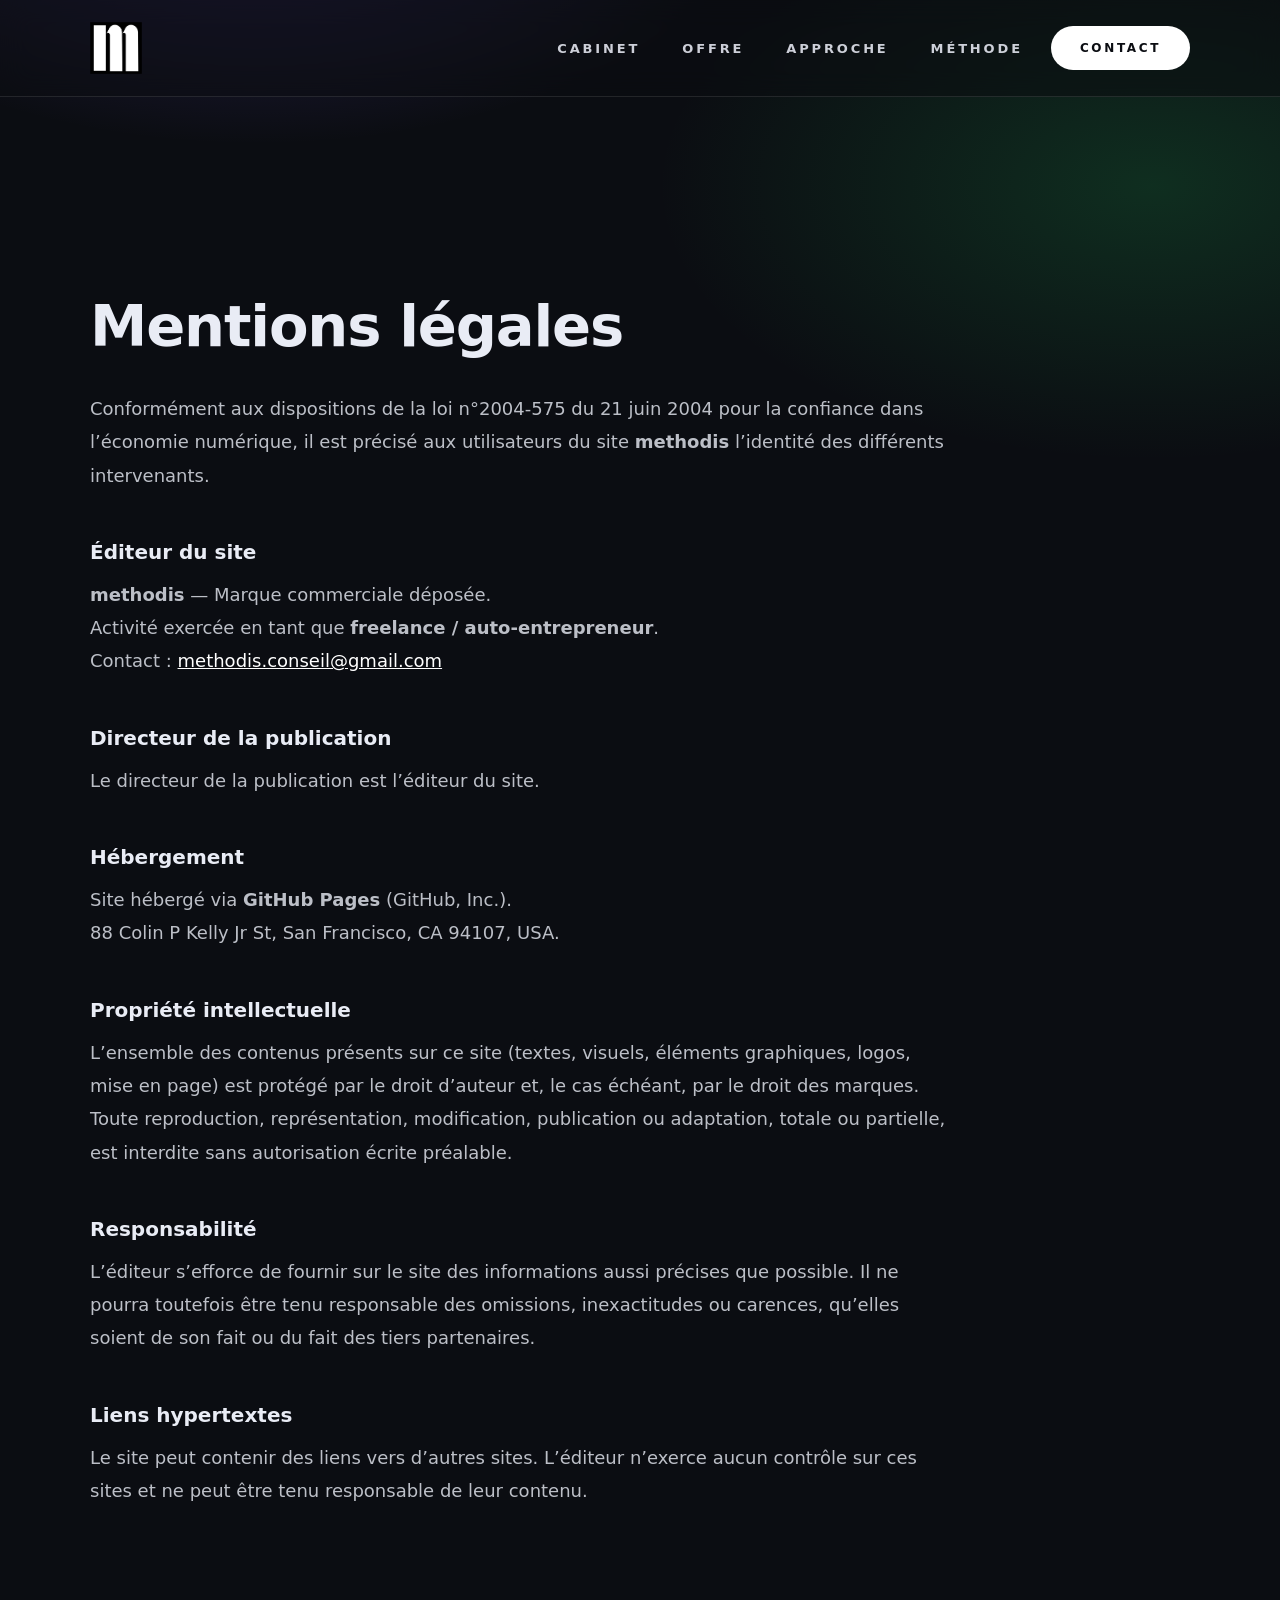
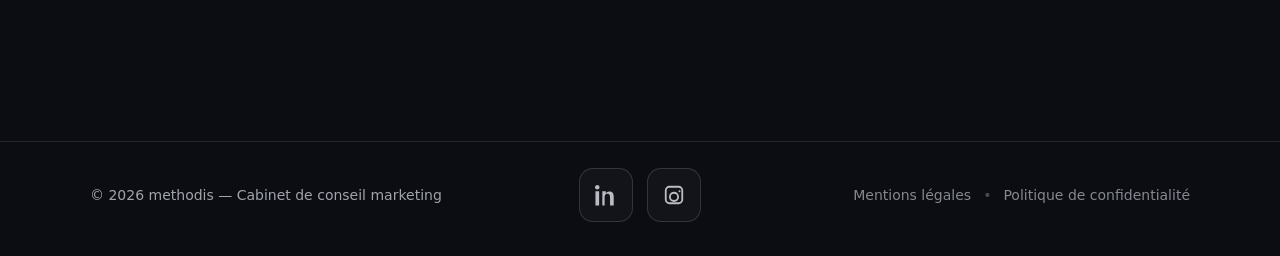
==== mentionslegales.html @ 757b6116 "Create mentionslegales.html" ====
<!doctype html>
<html lang="fr">
  <head>
    <meta charset="UTF-8" />
    <meta name="viewport" content="width=device-width, initial-scale=1.0" />
    <title>Mentions légales — methodis</title>
    <meta name="description" content="Mentions légales du site methodis." />
    <link rel="stylesheet" href="styles.css" />
  </head>

  <body>
    <!-- Header (même style que l’accueil) -->
    <header class="topbar">
      <div class="wrap topbar__inner">
        <a class="brand" href="index.html#top" aria-label="Retour à l'accueil">
          <!-- Ton logo (image) -->
          <img
            class="brand__logo"
            src="assets/logo_methodis_white.png"
            alt="methodis"
          />
        </a>

        <div class="topbar__right">
          <nav class="nav" aria-label="Navigation principale">
            <a class="nav__link" href="index.html#cabinet">Cabinet</a>
            <a class="nav__link" href="index.html#offre">Offre</a>
            <a class="nav__link" href="index.html#approche">Approche</a>
            <a class="nav__link" href="index.html#methode">Méthode</a>
          </nav>

          <a class="btn btn--contact" href="index.html#contact">Contact</a>
        </div>
      </div>
      <div class="topbar__divider"></div>
    </header>

    <main id="top">
      <section class="section">
        <div class="wrap legal">
          <h1 class="h2">Mentions légales</h1>

          <p class="p">
            Conformément aux dispositions de la loi n°2004-575 du 21 juin 2004 pour
            la confiance dans l’économie numérique, il est précisé aux utilisateurs
            du site <strong>methodis</strong> l’identité des différents intervenants.
          </p>

          <h2 class="legal__h3">Éditeur du site</h2>
          <p class="p">
            <strong>methodis</strong> — Marque commerciale déposée.<br />
            Activité exercée en tant que <strong>freelance / auto-entrepreneur</strong>.<br />
            Contact : <a class="legal__link" href="mailto:methodis.conseil@gmail.com">methodis.conseil@gmail.com</a>
          </p>

          <h2 class="legal__h3">Directeur de la publication</h2>
          <p class="p">
            Le directeur de la publication est l’éditeur du site.
          </p>

          <h2 class="legal__h3">Hébergement</h2>
          <p class="p">
            Site hébergé via <strong>GitHub Pages</strong> (GitHub, Inc.).<br />
            88 Colin P Kelly Jr St, San Francisco, CA 94107, USA.
          </p>

          <h2 class="legal__h3">Propriété intellectuelle</h2>
          <p class="p">
            L’ensemble des contenus présents sur ce site (textes, visuels, éléments
            graphiques, logos, mise en page) est protégé par le droit d’auteur et,
            le cas échéant, par le droit des marques. Toute reproduction,
            représentation, modification, publication ou adaptation, totale ou
            partielle, est interdite sans autorisation écrite préalable.
          </p>

          <h2 class="legal__h3">Responsabilité</h2>
          <p class="p">
            L’éditeur s’efforce de fournir sur le site des informations aussi
            précises que possible. Il ne pourra toutefois être tenu responsable
            des omissions, inexactitudes ou carences, qu’elles soient de son fait
            ou du fait des tiers partenaires.
          </p>

          <h2 class="legal__h3">Liens hypertextes</h2>
          <p class="p">
            Le site peut contenir des liens vers d’autres sites. L’éditeur n’exerce
            aucun contrôle sur ces sites et ne peut être tenu responsable de leur
            contenu.
          </p>
        </div>
      </section>

      <!-- Footer identique -->
      <footer class="footer">
        <div class="wrap footer__inner">
          <div class="footer__left">
            <div class="footer__line">© 2026 methodis — Cabinet de conseil marketing</div>
          </div>

          <div class="social" aria-label="Réseaux sociaux">
            <a class="social__btn" href="#" aria-label="LinkedIn">
              <svg viewBox="0 0 24 24" aria-hidden="true">
                <path
                  fill="currentColor"
                  d="M4.98 3.5C4.98 4.88 3.87 6 2.5 6S0 4.88 0 3.5 1.12 1 2.5 1 4.98 2.12 4.98 3.5ZM.5 23.5h4V7.98h-4V23.5ZM8 7.98h3.83v2.12h.05c.53-1 1.83-2.05 3.77-2.05 4.03 0 4.77 2.65 4.77 6.09v9.36h-4v-8.3c0-1.98-.04-4.53-2.76-4.53-2.76 0-3.18 2.16-3.18 4.39v8.44H8V7.98Z"
                />
              </svg>
            </a>

            <a class="social__btn" href="#" aria-label="Instagram">
              <svg viewBox="0 0 24 24" aria-hidden="true">
                <path
                  fill="currentColor"
                  d="M7 2h10a5 5 0 0 1 5 5v10a5 5 0 0 1-5 5H7a5 5 0 0 1-5-5V7a5 5 0 0 1 5-5Zm10 2H7a3 3 0 0 0-3 3v10a3 3 0 0 0 3 3h10a3 3 0 0 0 3-3V7a3 3 0 0 0-3-3Zm-5 4.5A5.5 5.5 0 1 1 6.5 14 5.5 5.5 0 0 1 12 8.5Zm0 2A3.5 3.5 0 1 0 15.5 14 3.5 3.5 0 0 0 12 10.5ZM18 6.7a1.1 1.1 0 1 1-1.1 1.1A1.1 1.1 0 0 1 18 6.7Z"
                />
              </svg>
            </a>
          </div>

          <div class="footer__right">
            <a href="mentions-legales.html" class="footer__link">Mentions légales</a>
            <span class="footer__dot">•</span>
            <a href="politique-confidentialite.html" class="footer__link">Politique de confidentialité</a>
          </div>
        </div>
      </footer>
    </main>
  </body>
</html>
---- styles.css ----
:root{
  --bg:#0b0d12;
  --text:#e9ecf5;
  --muted:#a7b0c3;
  --line:rgba(255,255,255,.10);
  --shadow:0 20px 60px rgba(0,0,0,.45);
  --radius:22px;
  --max:1100px;
}

*{ box-sizing:border-box; }
html{ scroll-behavior:smooth; }

body{
  margin:0;
  font-family: ui-sans-serif, system-ui, -apple-system, Segoe UI, Roboto, Arial, "Apple Color Emoji","Segoe UI Emoji";
  background:
    radial-gradient(1000px 600px at 20% -10%, rgba(124,92,255,.35), transparent 55%),
    radial-gradient(900px 500px at 90% 10%, rgba(34,197,94,.18), transparent 55%),
    var(--bg);
  color:var(--text);
}

/* Helpers */
.wrap{
  width:min(var(--max), calc(100% - 112px));
  margin-inline:auto;
}
@media (max-width: 900px){
  .wrap{ width:min(var(--max), calc(100% - 48px)); }
}

/* TOP BAR */
.topbar{
  position:sticky;
  top:0;
  z-index:50;
  background: rgba(11,13,18,.55);
  backdrop-filter: blur(14px);
}
.topbar__inner{
  height:96px;
  display:flex;
  align-items:center;
  justify-content:space-between;
}
.brand{
  display:flex;
  align-items:center;
  text-decoration:none;
  color:#fff;
}
.brand__logo{
  height: 52px;
  width: auto;
  display: block;
}
.topbar__right{
  display:flex;
  align-items:center;
  gap:28px;
}
.nav{
  display:flex;
  align-items:center;
  gap:42px;
}
.nav__link{
  text-decoration:none;
  color:rgba(233,236,245,.88);
  text-transform:uppercase;
  letter-spacing:.22em;
  font-weight:650;
  font-size:13px;
  padding:10px 0;
}
.nav__link:hover{ color:rgba(255,255,255,.98); }

.btn{
  display:inline-flex;
  align-items:center;
  justify-content:center;
  text-decoration:none;
  text-transform:uppercase;
  letter-spacing:.22em;
  font-weight:700;
  font-size:12px;
  padding:14px 26px;
  border-radius:999px;
  border:1px solid rgba(255,255,255,.14);
  color:var(--text);
  background:transparent;
}
.btn--contact{
  background:#fff;
  color:#0b0d12;
  border-color:transparent;
  padding:14px 28px;
}
.btn--primary{
  background:#fff;
  color:#0b0d12;
  border-color:transparent;
  padding:18px 44px;
  font-size:12px;
}

.topbar__divider{
  height:1px;
  background:var(--line);
}

/* HERO */
.hero{ padding:92px 0 38px; }
.hero__inner{ text-align:center; padding-top:22px; }

.hero__kicker{
  margin-bottom:45px;
  text-transform:uppercase;
  letter-spacing:.22em;
  font-weight:750;
  color:rgba(233,236,245,.88);
  font-size:20px;   /* ← PLUS PETIT, visible immédiatement */
  white-space:nowrap;
}

.hero__title{
  margin:0;
  font-weight:800;
  line-height:1.02;
  letter-spacing:-.02em;
  font-size:clamp(42px, 5.2vw, 66px);
}

/* ✅ underline EXACTEMENT largeur du texte */
.hero__welcome{
  margin-top:45px;
  display:inline-flex;
  flex-direction:column;
  align-items:center;
  gap:10px;
  width:fit-content;
  margin-left:auto;
  margin-right:auto;
}
.hero__welcomeText{
  display:inline-block;
  font-size:clamp(18px, 2.1vw, 34px);
  color:rgba(233,236,245,.92);
}
.hero__welcomeText strong{ color:#fff; font-weight:850; }
.hero__underline{
  height:2px;
  width:100%;
  background:rgba(255,255,255,.78);
  border-radius:99px;
  display:block;
  margin-top:1px;
}

/* Pills */
.pillRow{
  margin-top:85px;
  display:flex;
  justify-content:center;
  gap:18px;
  flex-wrap:wrap;
}
.pill{
  padding:12px 22px;
  border-radius:999px;
  border:1px solid rgba(255,255,255,.14);
  background: rgba(255,255,255,.03);
  text-transform:uppercase;
  letter-spacing:.18em;
  font-weight:700;
  font-size:12px;
  color:rgba(233,236,245,.88);
}

/* SECTIONS */
.section{ padding:76px 0; }
.sectionDivider{
  height:1px;
  background:var(--line);
  margin-top:76px;
}

.h2{
  margin:0 0 18px;
  font-size:clamp(40px, 4.6vw, 64px);
  letter-spacing:-.02em;
  font-weight:850;
}
.sub{
  margin:0 0 28px;
  color:var(--muted);
  font-size:16px;
  line-height:1.7;
}
.lead{
  margin:0 0 22px;
  color:var(--muted);
  font-size:18px;
  line-height:1.75;
  max-width:62ch;
}
.p{
  margin:0 0 18px;
  color:rgba(233,236,245,.82);
  font-size:18px;
  line-height:1.85;
  max-width:70ch;
}
.p--strong{
  font-weight:650;
  color:rgba(233,236,245,.9);
}

/* CABINET layout */
.cabinet{
  display:grid;
  grid-template-columns: 1.1fr .9fr;
  gap:54px;
  align-items:start;
}
.cabinet__right{
  display:flex;
  justify-content:flex-start;
  margin-top:120px;   /* FAIT DESCENDRE picto + texte ensemble */
}

/* ✅ Picto plus gros, plus bas, et texte aligné “à la hauteur du picto” */
.cabinetAside{
  display:flex;
  gap:26px;
  align-items:center;     /* texte calé sur la hauteur du picto */
  margin-top:10px;
}
.cabinetAside__icon{
  flex:0 0 auto;
  margin-top:0;   /* OBLIGATOIRE */
}
.cabinetAside__icon img{
  width:120px;   /* plus grand, mais maîtrisé */
  height:auto;
  opacity:.9;
  display:block;
}
.cabinetAside__text{
  margin:0;
  color:rgba(233,236,245,.78);
  font-size:19px;
  line-height:1.85;
  max-width:42ch;
}

@media (max-width: 980px){
  .cabinet{ grid-template-columns: 1fr; }
  .cabinetAside{ margin-top:0; }
  .cabinetAside__icon{ margin-top:0; }
}

/* GRIDS */
.grid{ display:grid; gap:22px; }
.grid--2{ grid-template-columns:repeat(2, 1fr); }
.grid--3{ grid-template-columns:repeat(3, 1fr); }
.grid--4{ grid-template-columns:repeat(4, 1fr); }

@media (max-width: 980px){
  .grid--2{ grid-template-columns:1fr; }
  .grid--3{ grid-template-columns:1fr; }
  .grid--4{ grid-template-columns:1fr; }
}

/* OFFRE cards */
.card{
  background: rgba(255,255,255,.03);
  border:1px solid rgba(255,255,255,.10);
  border-radius:var(--radius);
  padding:28px 30px;
  box-shadow: var(--shadow);
}
.card__title{
  margin:0 0 14px;
  text-transform:uppercase;
  letter-spacing:.16em;
  font-weight:800;
  font-size:16px;
  line-height:1.25;
}
.card__text{
  margin:0;
  color:rgba(233,236,245,.75);
  font-size:18px;
  line-height:1.85;
}

/* APPROCHE bar cards */
.barCard{
  background: rgba(255,255,255,.03);
  border:1px solid rgba(255,255,255,.10);
  border-radius:18px;
  padding:20px 22px;
}
.barCard__title{
  margin:0 0 10px;
  font-weight:800;
  font-size:18px;
  color:#fff;
}
.barCard__text{
  margin:0;
  color:rgba(233,236,245,.76);
  font-size:16px;
  line-height:1.75;
}

/* METHOD steps */
.step{
  background: rgba(255,255,255,.03);
  border:1px solid rgba(255,255,255,.10);
  border-radius:var(--radius);
  padding:26px 26px 24px;
}
.step__num{
  font-weight:900;
  font-size:56px;
  letter-spacing:-.02em;
}
.step__title{
  margin:10px 0 10px;
  text-transform:uppercase;
  letter-spacing:.18em;
  font-weight:850;
  font-size:14px;
}
.step__text{
  margin:0;
  color:rgba(233,236,245,.72);
  font-size:18px;
  line-height:1.7;
}

/* CONTACT */
.contact{
  padding-top:64px;
  padding-bottom:160px;
}
.contact__inner{
  display:grid;
  grid-template-columns: 1fr auto;
  align-items:center;
  gap:40px;
}
@media (max-width: 980px){
  .contact__inner{ grid-template-columns:1fr; }
  .contact__cta{ justify-self:start; }
}

/* FOOTER */
.footer{
  border-top:1px solid var(--line);
  padding:26px 0 34px;
}

.footer__inner{
  display:flex;
  align-items:center;
  justify-content:space-between; /* gauche / centre / droite bien répartis */
  gap:24px;
}

/* gauche */
.footer__left{
  flex:1;
  display:flex;
  align-items:center;
  justify-content:flex-start;
}
.footer__line{
  color:rgba(233,236,245,.68);
  font-size:14px;
  white-space:nowrap;
}

/* centre */
.social{
  flex:0;
  display:flex;
  align-items:center;
  justify-content:center;
  gap:14px;
}

/* droite */
.footer__right{
  flex:1;
  display:flex;
  align-items:center;
  justify-content:flex-end;
  gap:12px;
  color:rgba(233,236,245,.55);
  font-size:14px;
  white-space:nowrap;
}

.footer__link{
  color:rgba(233,236,245,.55);
  text-decoration:none;
}
.footer__link:hover{ color:rgba(233,236,245,.8); }
.footer__dot{ opacity:.5; }

.social__btn{
  width:54px;
  height:54px;
  border-radius:14px;
  border:1px solid rgba(255,255,255,.14);
  background: rgba(255,255,255,.03);
  display:flex;
  align-items:center;
  justify-content:center;
  color:rgba(233,236,245,.78);
  text-decoration:none;
}
.social__btn svg{
  width:22px;
  height:22px;
  display:block;
}

/* mobile */
@media (max-width: 980px){
  .footer__inner{
    flex-direction:column;
    align-items:flex-start;
    gap:18px;
  }
  .footer__left,
  .footer__right{
    justify-content:flex-start;
    white-space:normal;
  }
}

/* Offset propre pour les ancres (menu sticky) */
section[id] {
  scroll-margin-top: 100px;
}
/* Supprimer toutes les lignes entre sections */
.sectionDivider{
  display:none;
}
/* ============================
   MENTIONS LÉGALES
   ============================ */

.legal{
  padding: 120px 0 140px;
}

.legal h1{
  font-size: clamp(40px, 4.5vw, 64px);
  font-weight: 850;
  margin-bottom: 32px;
}

.legal h2{
  font-size: 20px;
  font-weight: 750;
  margin: 48px 0 14px;
}

.legal p{
  font-size: 18px;
  line-height: 1.85;
  color: rgba(233,236,245,.8);
  max-width: 75ch;
}

.legal a{
  color: #fff;
  text-decoration: underline;
}
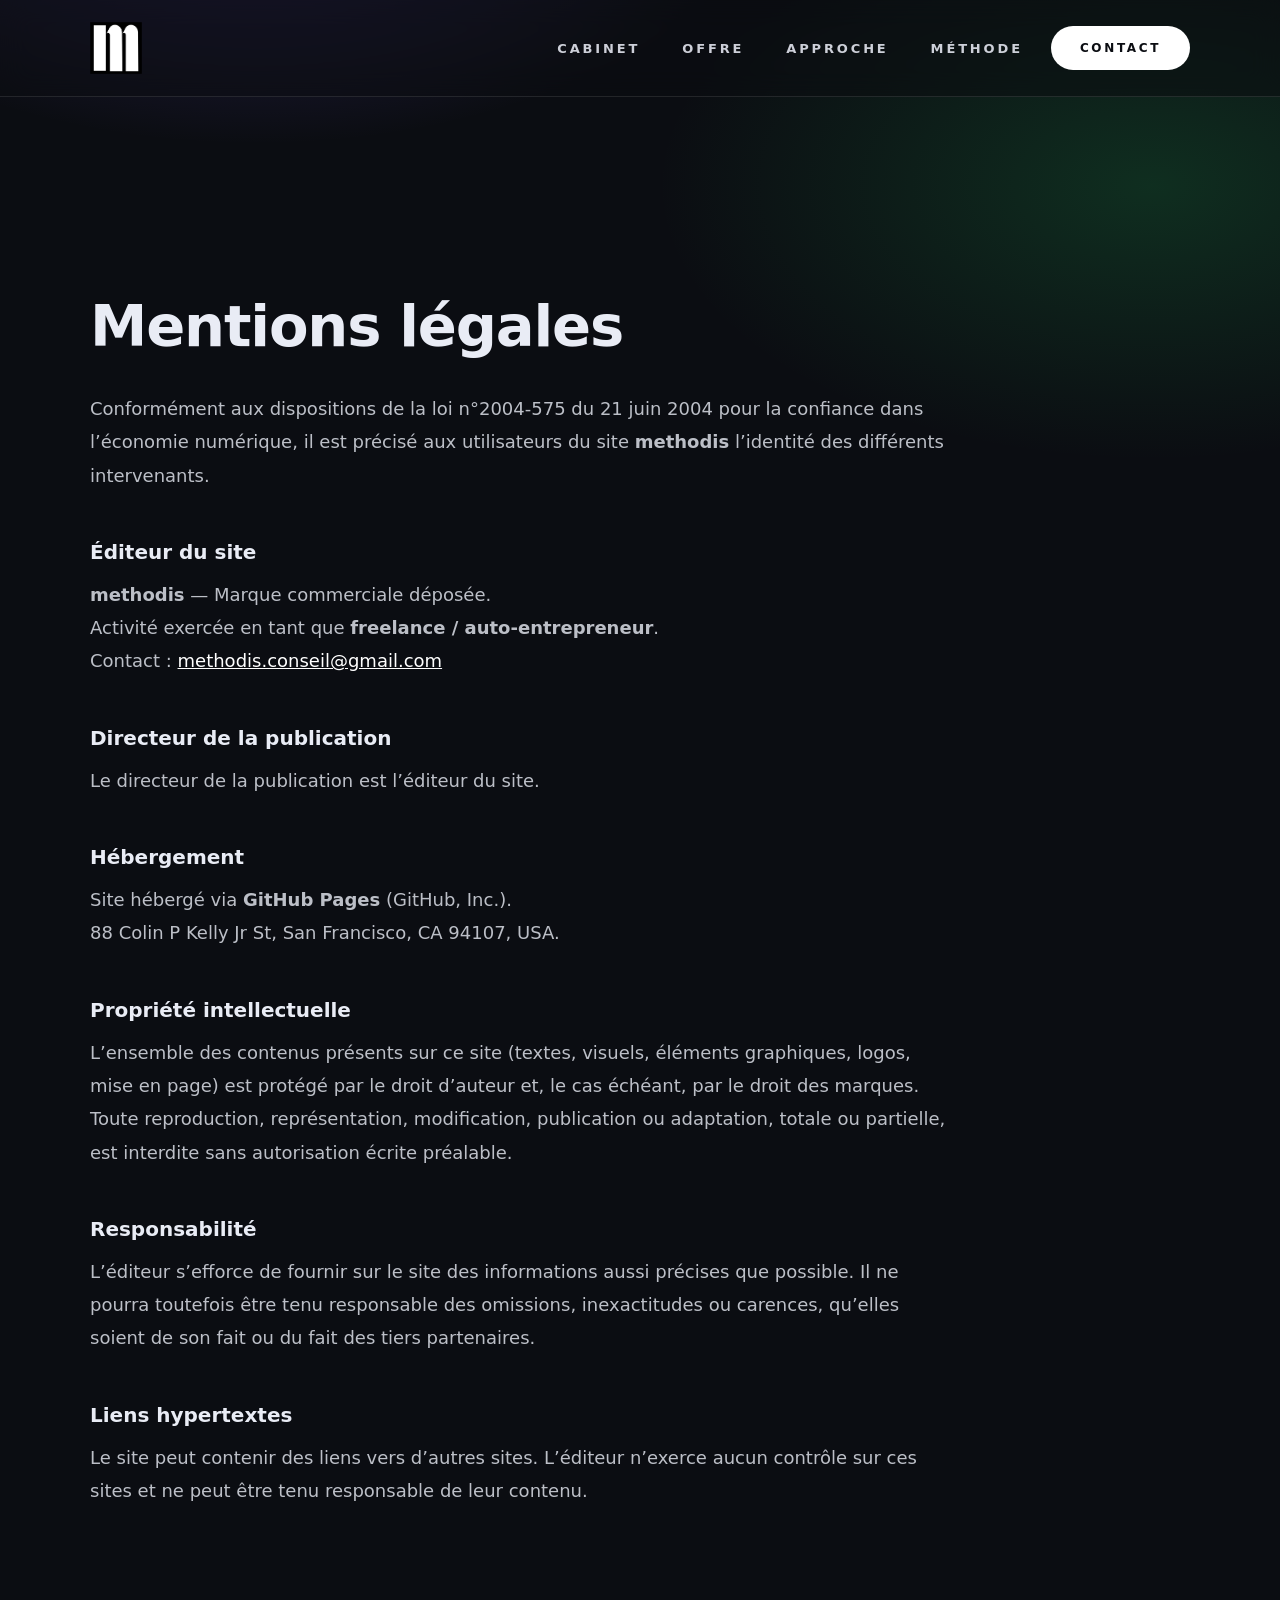
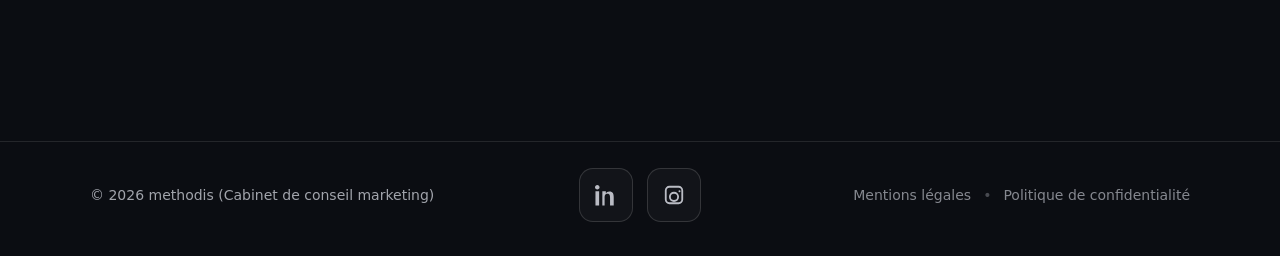
==== commit 796cbe86: "Update mentionslegales.html" ====
--- a/mentionslegales.html
+++ b/mentionslegales.html
@@ -94,7 +94,7 @@
       <footer class="footer">
         <div class="wrap footer__inner">
           <div class="footer__left">
-            <div class="footer__line">© 2026 methodis — Cabinet de conseil marketing</div>
+            <div class="footer__line">© 2026 methodis (Cabinet de conseil marketing)</div>
           </div>
 
           <div class="social" aria-label="Réseaux sociaux">
@@ -118,10 +118,12 @@
           </div>
 
           <div class="footer__right">
-            <a href="mentions-legales.html" class="footer__link">Mentions légales</a>
-            <span class="footer__dot">•</span>
-            <a href="politique-confidentialite.html" class="footer__link">Politique de confidentialité</a>
-          </div>
+  <a href="/methodis/mentionslegales.html" class="footer__link">Mentions légales</a>
+  <span class="footer__dot">•</span>
+  <a href="/methodis/politiqueconfidentialite.html" class="footer__link">
+    Politique de confidentialité
+  </a>
+</div>
         </div>
       </footer>
     </main>
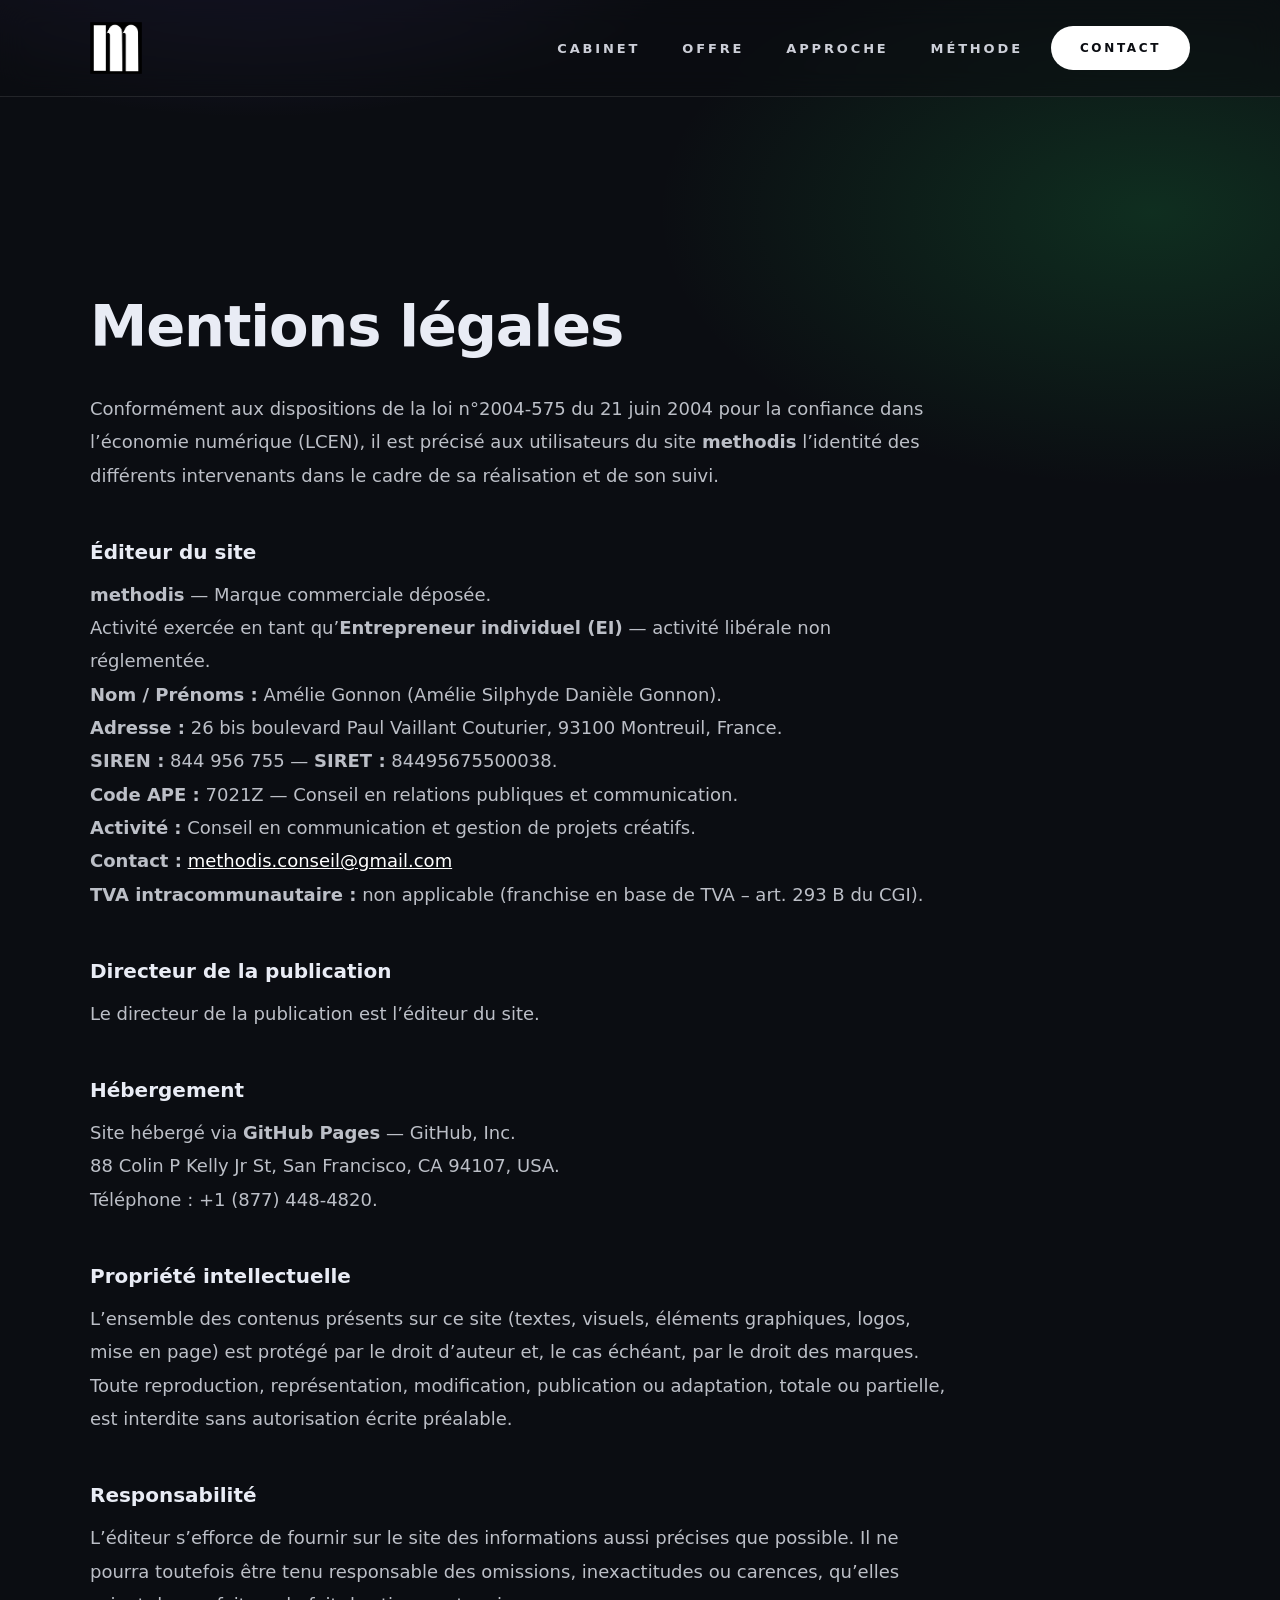
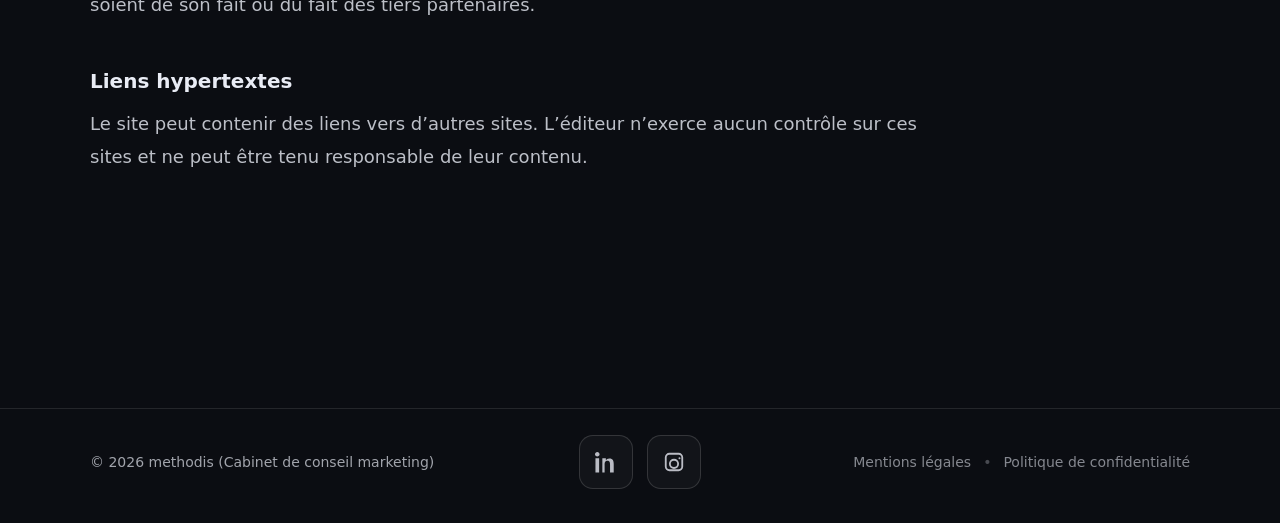
==== commit a75989ca: "Update mentionslegales.html" ====
--- a/mentionslegales.html
+++ b/mentionslegales.html
@@ -13,7 +13,6 @@
     <header class="topbar">
       <div class="wrap topbar__inner">
         <a class="brand" href="index.html#top" aria-label="Retour à l'accueil">
-          <!-- Ton logo (image) -->
           <img
             class="brand__logo"
             src="assets/logo_methodis_white.png"
@@ -41,16 +40,24 @@
           <h1 class="h2">Mentions légales</h1>
 
           <p class="p">
-            Conformément aux dispositions de la loi n°2004-575 du 21 juin 2004 pour
-            la confiance dans l’économie numérique, il est précisé aux utilisateurs
-            du site <strong>methodis</strong> l’identité des différents intervenants.
+            Conformément aux dispositions de la loi n°2004-575 du 21 juin 2004 pour la
+            confiance dans l’économie numérique (LCEN), il est précisé aux utilisateurs
+            du site <strong>methodis</strong> l’identité des différents intervenants
+            dans le cadre de sa réalisation et de son suivi.
           </p>
 
           <h2 class="legal__h3">Éditeur du site</h2>
           <p class="p">
             <strong>methodis</strong> — Marque commerciale déposée.<br />
-            Activité exercée en tant que <strong>freelance / auto-entrepreneur</strong>.<br />
-            Contact : <a class="legal__link" href="mailto:methodis.conseil@gmail.com">methodis.conseil@gmail.com</a>
+            Activité exercée en tant qu’<strong>Entrepreneur individuel (EI)</strong> — activité libérale non réglementée.<br />
+            <strong>Nom / Prénoms :</strong> Amélie Gonnon (Amélie Silphyde Danièle Gonnon).<br />
+            <strong>Adresse :</strong> 26 bis boulevard Paul Vaillant Couturier, 93100 Montreuil, France.<br />
+            <strong>SIREN :</strong> 844 956 755 — <strong>SIRET :</strong> 84495675500038.<br />
+            <strong>Code APE :</strong> 7021Z — Conseil en relations publiques et communication.<br />
+            <strong>Activité :</strong> Conseil en communication et gestion de projets créatifs.<br />
+            <strong>Contact :</strong>
+            <a class="legal__link" href="mailto:methodis.conseil@gmail.com">methodis.conseil@gmail.com</a><br />
+            <strong>TVA intracommunautaire :</strong> non applicable (franchise en base de TVA – art. 293 B du CGI).
           </p>
 
           <h2 class="legal__h3">Directeur de la publication</h2>
@@ -60,32 +67,30 @@
 
           <h2 class="legal__h3">Hébergement</h2>
           <p class="p">
-            Site hébergé via <strong>GitHub Pages</strong> (GitHub, Inc.).<br />
-            88 Colin P Kelly Jr St, San Francisco, CA 94107, USA.
+            Site hébergé via <strong>GitHub Pages</strong> — GitHub, Inc.<br />
+            88 Colin P Kelly Jr St, San Francisco, CA 94107, USA.<br />
+            Téléphone : +1 (877) 448-4820.
           </p>
 
           <h2 class="legal__h3">Propriété intellectuelle</h2>
           <p class="p">
-            L’ensemble des contenus présents sur ce site (textes, visuels, éléments
-            graphiques, logos, mise en page) est protégé par le droit d’auteur et,
-            le cas échéant, par le droit des marques. Toute reproduction,
-            représentation, modification, publication ou adaptation, totale ou
-            partielle, est interdite sans autorisation écrite préalable.
+            L’ensemble des contenus présents sur ce site (textes, visuels, éléments graphiques, logos,
+            mise en page) est protégé par le droit d’auteur et, le cas échéant, par le droit des marques.
+            Toute reproduction, représentation, modification, publication ou adaptation, totale ou partielle,
+            est interdite sans autorisation écrite préalable.
           </p>
 
           <h2 class="legal__h3">Responsabilité</h2>
           <p class="p">
-            L’éditeur s’efforce de fournir sur le site des informations aussi
-            précises que possible. Il ne pourra toutefois être tenu responsable
-            des omissions, inexactitudes ou carences, qu’elles soient de son fait
-            ou du fait des tiers partenaires.
+            L’éditeur s’efforce de fournir sur le site des informations aussi précises que possible.
+            Il ne pourra toutefois être tenu responsable des omissions, inexactitudes ou carences,
+            qu’elles soient de son fait ou du fait des tiers partenaires.
           </p>
 
           <h2 class="legal__h3">Liens hypertextes</h2>
           <p class="p">
-            Le site peut contenir des liens vers d’autres sites. L’éditeur n’exerce
-            aucun contrôle sur ces sites et ne peut être tenu responsable de leur
-            contenu.
+            Le site peut contenir des liens vers d’autres sites. L’éditeur n’exerce aucun contrôle
+            sur ces sites et ne peut être tenu responsable de leur contenu.
           </p>
         </div>
       </section>
@@ -118,12 +123,12 @@
           </div>
 
           <div class="footer__right">
-  <a href="/methodis/mentionslegales.html" class="footer__link">Mentions légales</a>
-  <span class="footer__dot">•</span>
-  <a href="/methodis/politiqueconfidentialite.html" class="footer__link">
-    Politique de confidentialité
-  </a>
-</div>
+            <a href="/methodis/mentionslegales.html" class="footer__link">Mentions légales</a>
+            <span class="footer__dot">•</span>
+            <a href="/methodis/politiqueconfidentialite.html" class="footer__link">
+              Politique de confidentialité
+            </a>
+          </div>
         </div>
       </footer>
     </main>
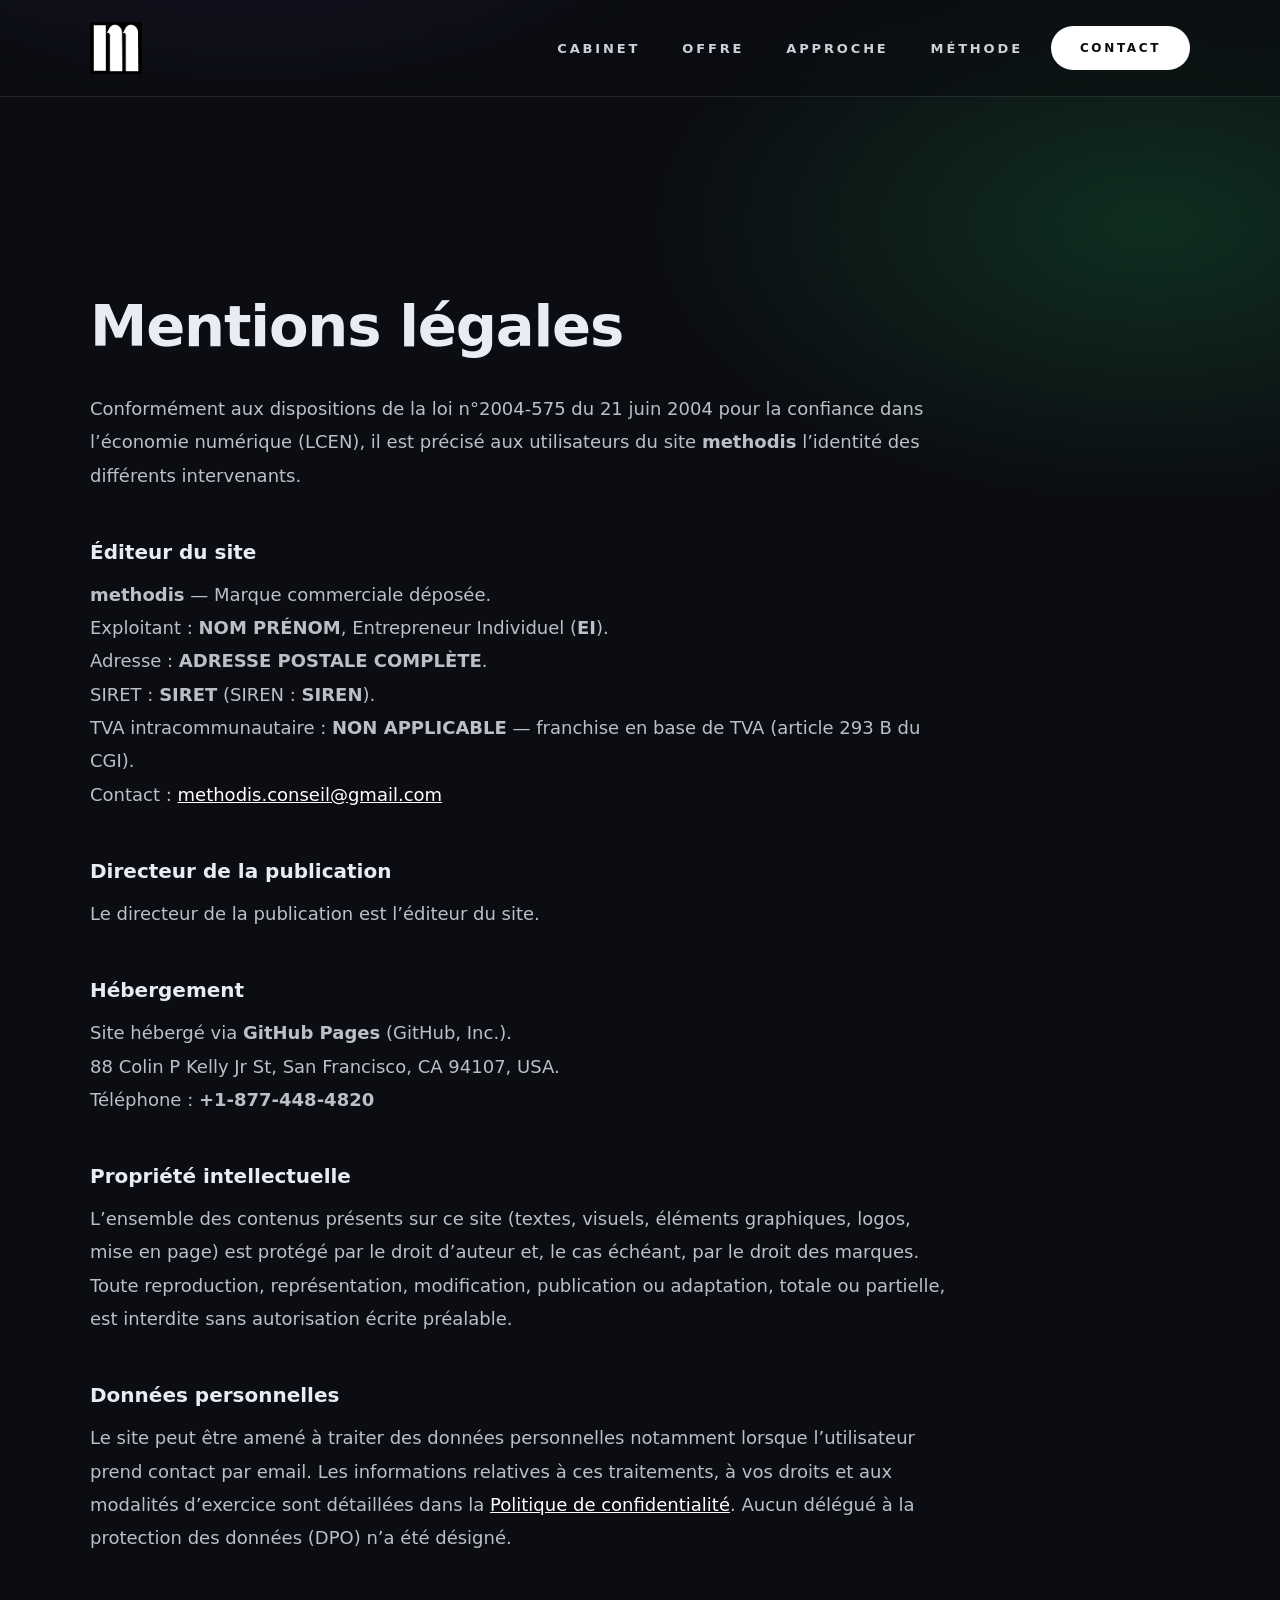
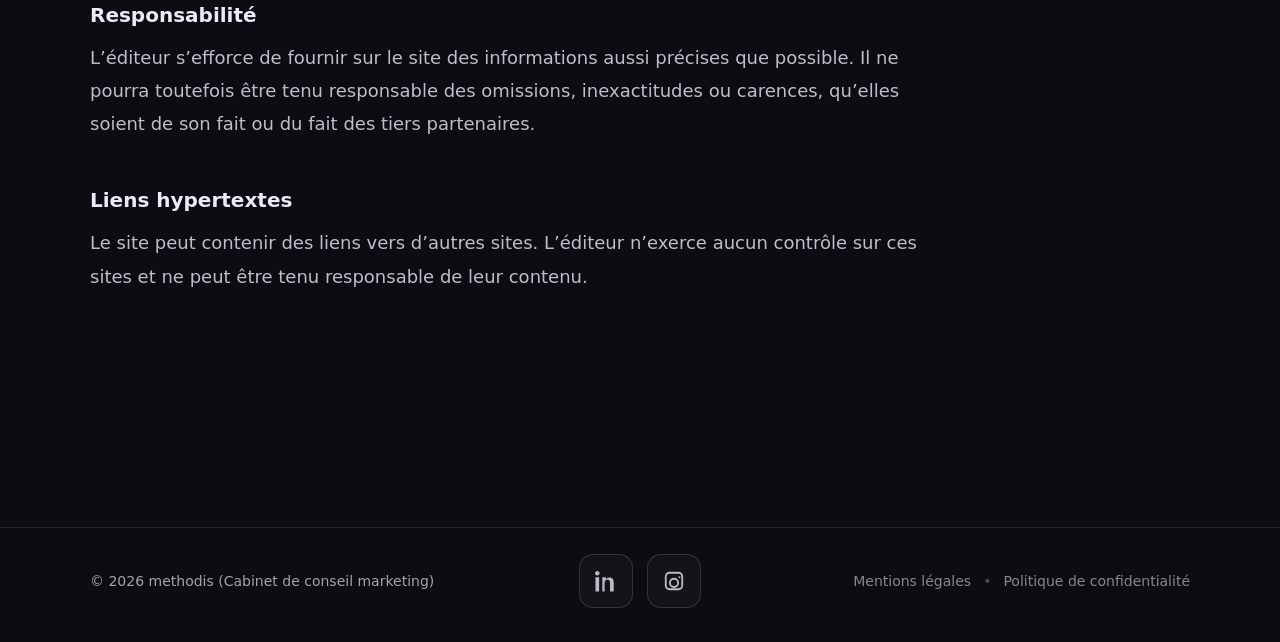
==== commit 90329412: "Update mentionslegales.html" ====
--- a/mentionslegales.html
+++ b/mentionslegales.html
@@ -40,24 +40,19 @@
           <h1 class="h2">Mentions légales</h1>
 
           <p class="p">
-            Conformément aux dispositions de la loi n°2004-575 du 21 juin 2004 pour la
-            confiance dans l’économie numérique (LCEN), il est précisé aux utilisateurs
-            du site <strong>methodis</strong> l’identité des différents intervenants
-            dans le cadre de sa réalisation et de son suivi.
+            Conformément aux dispositions de la loi n°2004-575 du 21 juin 2004 pour
+            la confiance dans l’économie numérique (LCEN), il est précisé aux utilisateurs
+            du site <strong>methodis</strong> l’identité des différents intervenants.
           </p>
 
           <h2 class="legal__h3">Éditeur du site</h2>
           <p class="p">
             <strong>methodis</strong> — Marque commerciale déposée.<br />
-            Activité exercée en tant qu’<strong>Entrepreneur individuel (EI)</strong> — activité libérale non réglementée.<br />
-            <strong>Nom / Prénoms :</strong> Amélie Gonnon (Amélie Silphyde Danièle Gonnon).<br />
-            <strong>Adresse :</strong> 26 bis boulevard Paul Vaillant Couturier, 93100 Montreuil, France.<br />
-            <strong>SIREN :</strong> 844 956 755 — <strong>SIRET :</strong> 84495675500038.<br />
-            <strong>Code APE :</strong> 7021Z — Conseil en relations publiques et communication.<br />
-            <strong>Activité :</strong> Conseil en communication et gestion de projets créatifs.<br />
-            <strong>Contact :</strong>
-            <a class="legal__link" href="mailto:methodis.conseil@gmail.com">methodis.conseil@gmail.com</a><br />
-            <strong>TVA intracommunautaire :</strong> non applicable (franchise en base de TVA – art. 293 B du CGI).
+            Exploitant : <strong>NOM PRÉNOM</strong>, Entrepreneur Individuel (<strong>EI</strong>).<br />
+            Adresse : <strong>ADRESSE POSTALE COMPLÈTE</strong>.<br />
+            SIRET : <strong>SIRET</strong> (SIREN : <strong>SIREN</strong>).<br />
+            TVA intracommunautaire : <strong>NON APPLICABLE</strong> — franchise en base de TVA (article 293 B du CGI).<br />
+            Contact : <a class="legal__link" href="mailto:methodis.conseil@gmail.com">methodis.conseil@gmail.com</a>
           </p>
 
           <h2 class="legal__h3">Directeur de la publication</h2>
@@ -67,30 +62,42 @@
 
           <h2 class="legal__h3">Hébergement</h2>
           <p class="p">
-            Site hébergé via <strong>GitHub Pages</strong> — GitHub, Inc.<br />
+            Site hébergé via <strong>GitHub Pages</strong> (GitHub, Inc.).<br />
             88 Colin P Kelly Jr St, San Francisco, CA 94107, USA.<br />
-            Téléphone : +1 (877) 448-4820.
+            Téléphone : <strong>+1-877-448-4820</strong>
           </p>
 
           <h2 class="legal__h3">Propriété intellectuelle</h2>
           <p class="p">
-            L’ensemble des contenus présents sur ce site (textes, visuels, éléments graphiques, logos,
-            mise en page) est protégé par le droit d’auteur et, le cas échéant, par le droit des marques.
-            Toute reproduction, représentation, modification, publication ou adaptation, totale ou partielle,
-            est interdite sans autorisation écrite préalable.
+            L’ensemble des contenus présents sur ce site (textes, visuels, éléments
+            graphiques, logos, mise en page) est protégé par le droit d’auteur et,
+            le cas échéant, par le droit des marques. Toute reproduction,
+            représentation, modification, publication ou adaptation, totale ou
+            partielle, est interdite sans autorisation écrite préalable.
+          </p>
+
+          <h2 class="legal__h3">Données personnelles</h2>
+          <p class="p">
+            Le site peut être amené à traiter des données personnelles notamment lorsque
+            l’utilisateur prend contact par email. Les informations relatives à ces traitements,
+            à vos droits et aux modalités d’exercice sont détaillées dans la
+            <a class="legal__link" href="/methodis/politiqueconfidentialite.html">Politique de confidentialité</a>.
+            Aucun délégué à la protection des données (DPO) n’a été désigné.
           </p>
 
           <h2 class="legal__h3">Responsabilité</h2>
           <p class="p">
-            L’éditeur s’efforce de fournir sur le site des informations aussi précises que possible.
-            Il ne pourra toutefois être tenu responsable des omissions, inexactitudes ou carences,
-            qu’elles soient de son fait ou du fait des tiers partenaires.
+            L’éditeur s’efforce de fournir sur le site des informations aussi
+            précises que possible. Il ne pourra toutefois être tenu responsable
+            des omissions, inexactitudes ou carences, qu’elles soient de son fait
+            ou du fait des tiers partenaires.
           </p>
 
           <h2 class="legal__h3">Liens hypertextes</h2>
           <p class="p">
-            Le site peut contenir des liens vers d’autres sites. L’éditeur n’exerce aucun contrôle
-            sur ces sites et ne peut être tenu responsable de leur contenu.
+            Le site peut contenir des liens vers d’autres sites. L’éditeur n’exerce
+            aucun contrôle sur ces sites et ne peut être tenu responsable de leur
+            contenu.
           </p>
         </div>
       </section>
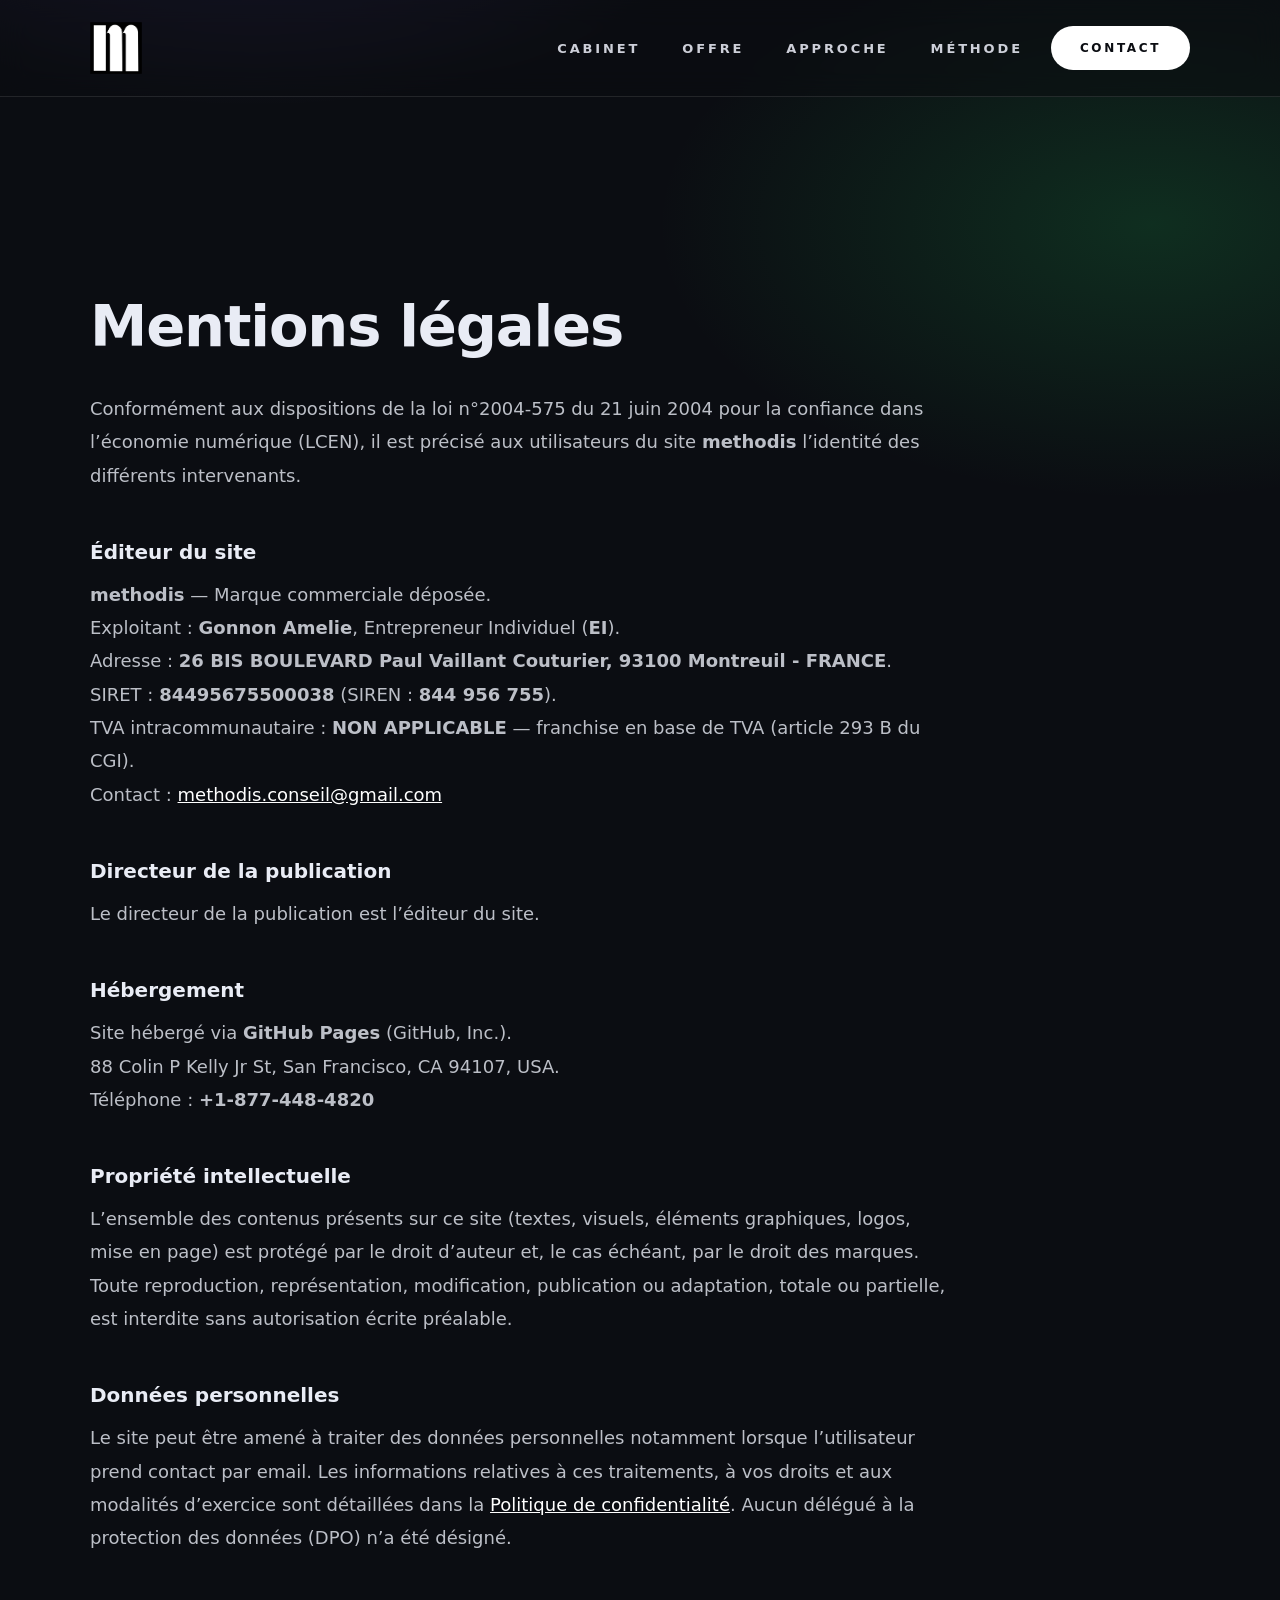
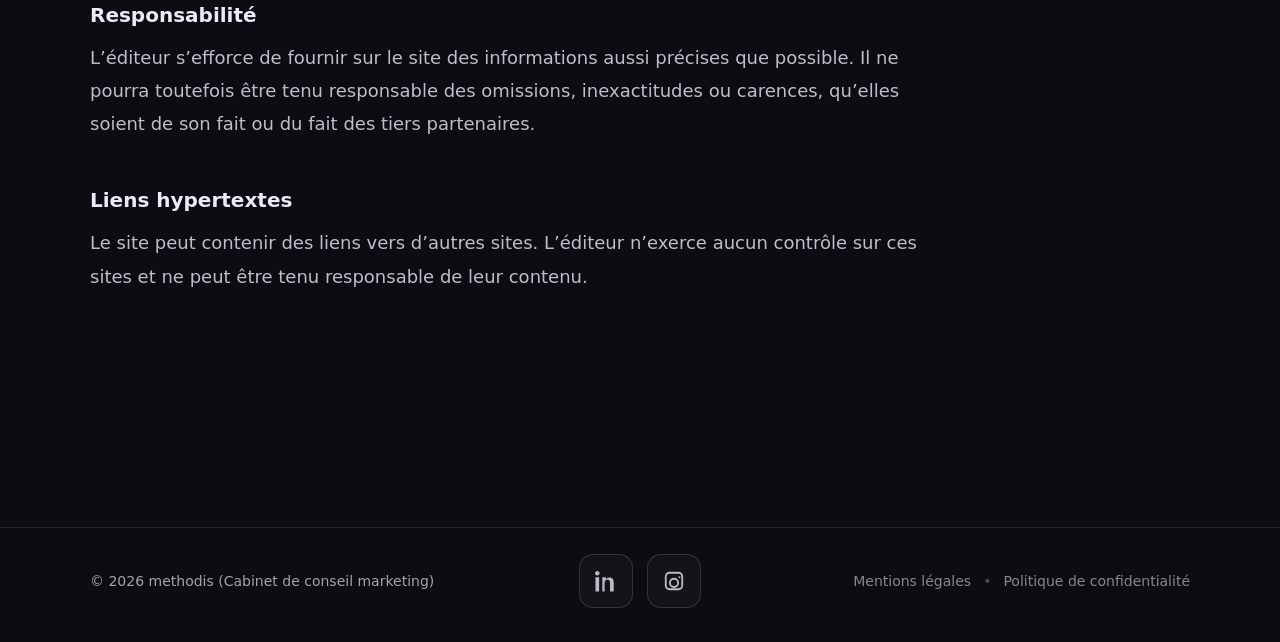
==== commit b37bfebf: "Update mentionslegales.html" ====
--- a/mentionslegales.html
+++ b/mentionslegales.html
@@ -48,9 +48,9 @@
           <h2 class="legal__h3">Éditeur du site</h2>
           <p class="p">
             <strong>methodis</strong> — Marque commerciale déposée.<br />
-            Exploitant : <strong>NOM PRÉNOM</strong>, Entrepreneur Individuel (<strong>EI</strong>).<br />
-            Adresse : <strong>ADRESSE POSTALE COMPLÈTE</strong>.<br />
-            SIRET : <strong>SIRET</strong> (SIREN : <strong>SIREN</strong>).<br />
+            Exploitant : <strong>Gonnon Amelie</strong>, Entrepreneur Individuel (<strong>EI</strong>).<br />
+            Adresse : <strong>26 BIS BOULEVARD Paul Vaillant Couturier, 93100 Montreuil - FRANCE</strong>.<br />
+            SIRET : <strong>84495675500038</strong> (SIREN : <strong>844 956 755</strong>).<br />
             TVA intracommunautaire : <strong>NON APPLICABLE</strong> — franchise en base de TVA (article 293 B du CGI).<br />
             Contact : <a class="legal__link" href="mailto:methodis.conseil@gmail.com">methodis.conseil@gmail.com</a>
           </p>
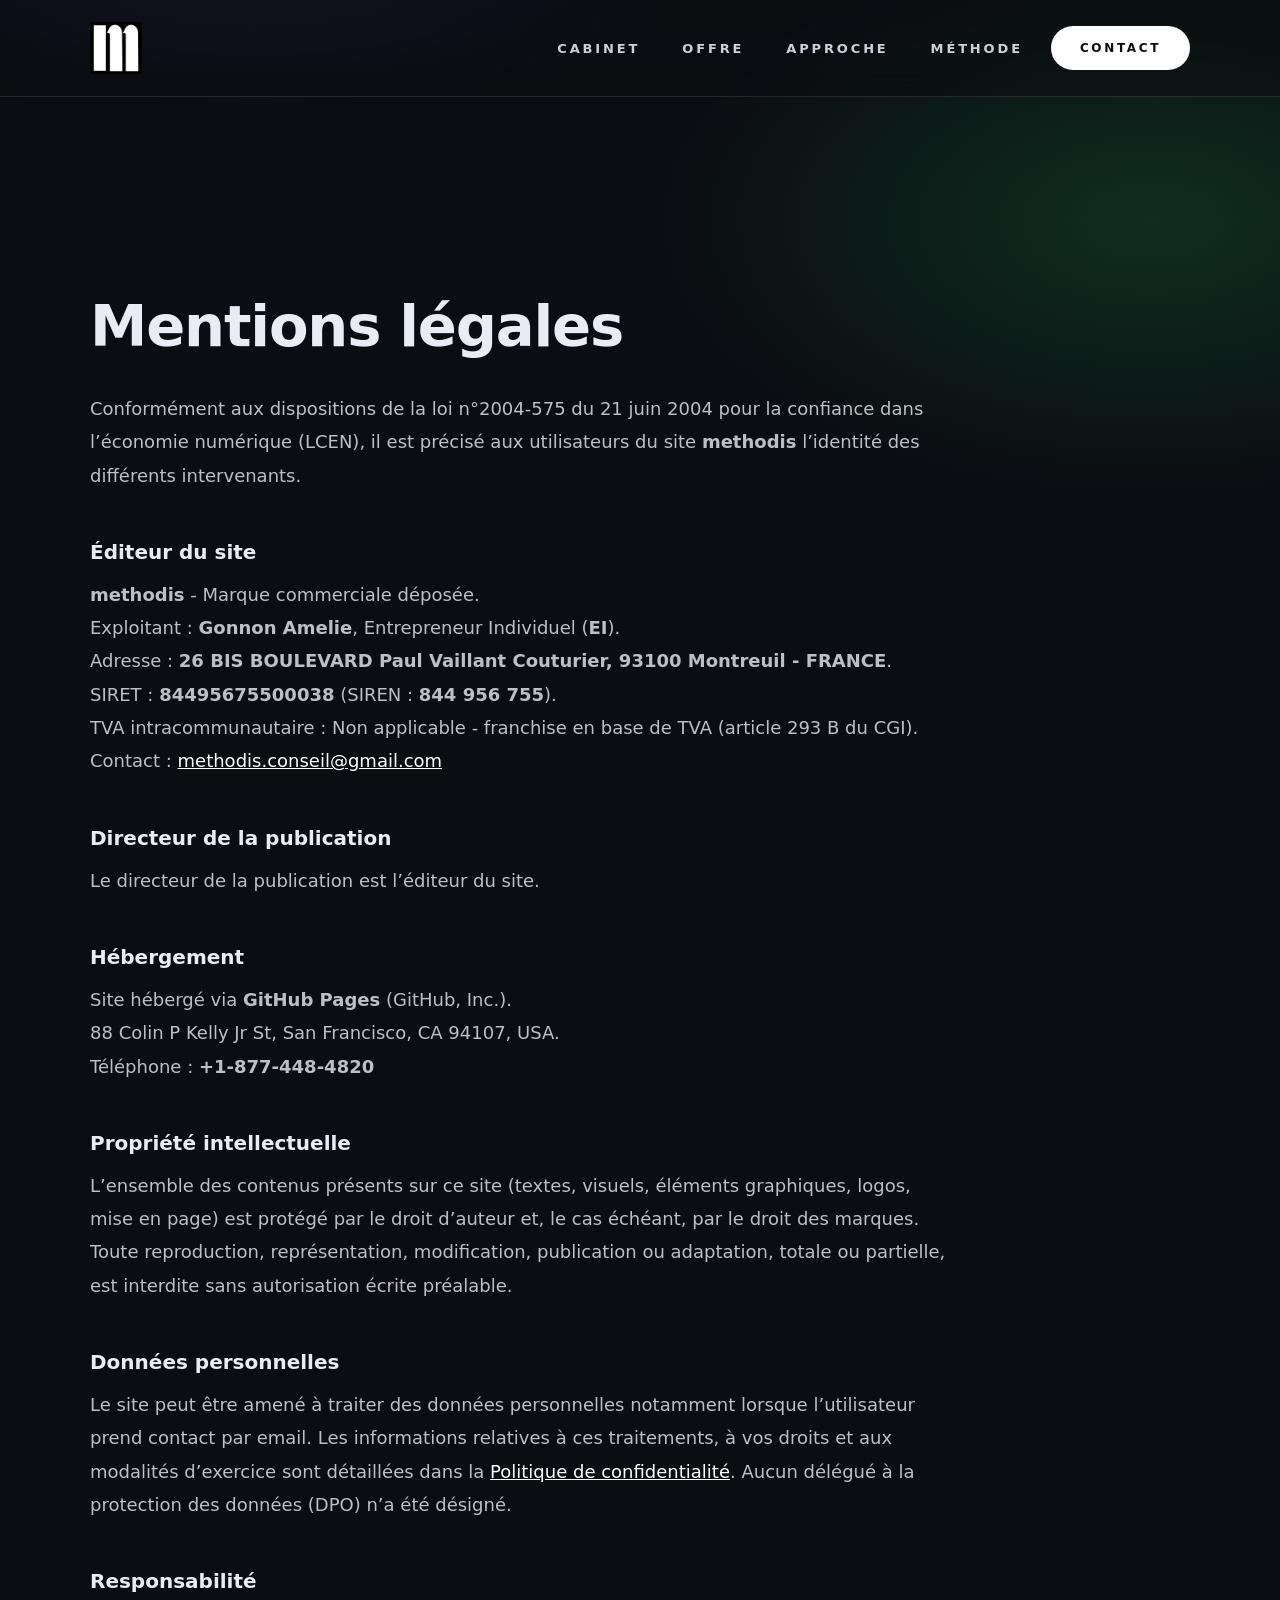
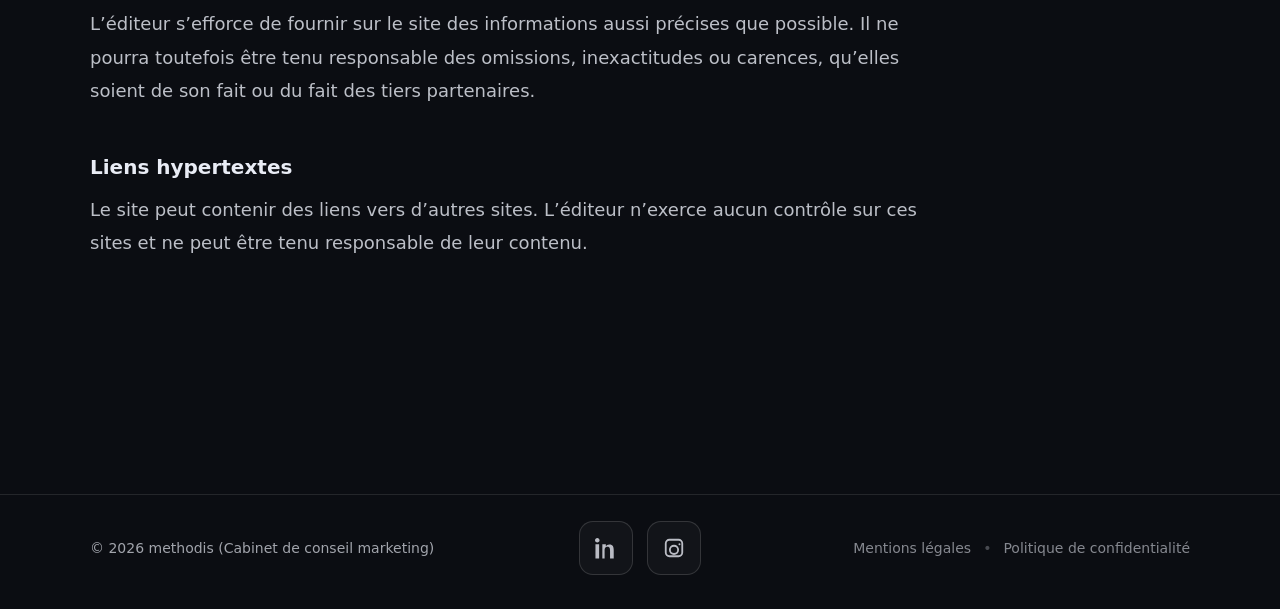
==== commit 4ca1f6b1: "Update mentionslegales.html" ====
--- a/mentionslegales.html
+++ b/mentionslegales.html
@@ -47,11 +47,11 @@
 
           <h2 class="legal__h3">Éditeur du site</h2>
           <p class="p">
-            <strong>methodis</strong> — Marque commerciale déposée.<br />
+            <strong>methodis</strong> - Marque commerciale déposée.<br />
             Exploitant : <strong>Gonnon Amelie</strong>, Entrepreneur Individuel (<strong>EI</strong>).<br />
             Adresse : <strong>26 BIS BOULEVARD Paul Vaillant Couturier, 93100 Montreuil - FRANCE</strong>.<br />
             SIRET : <strong>84495675500038</strong> (SIREN : <strong>844 956 755</strong>).<br />
-            TVA intracommunautaire : <strong>NON APPLICABLE</strong> — franchise en base de TVA (article 293 B du CGI).<br />
+            TVA intracommunautaire : Non applicable - franchise en base de TVA (article 293 B du CGI).<br />
             Contact : <a class="legal__link" href="mailto:methodis.conseil@gmail.com">methodis.conseil@gmail.com</a>
           </p>
 
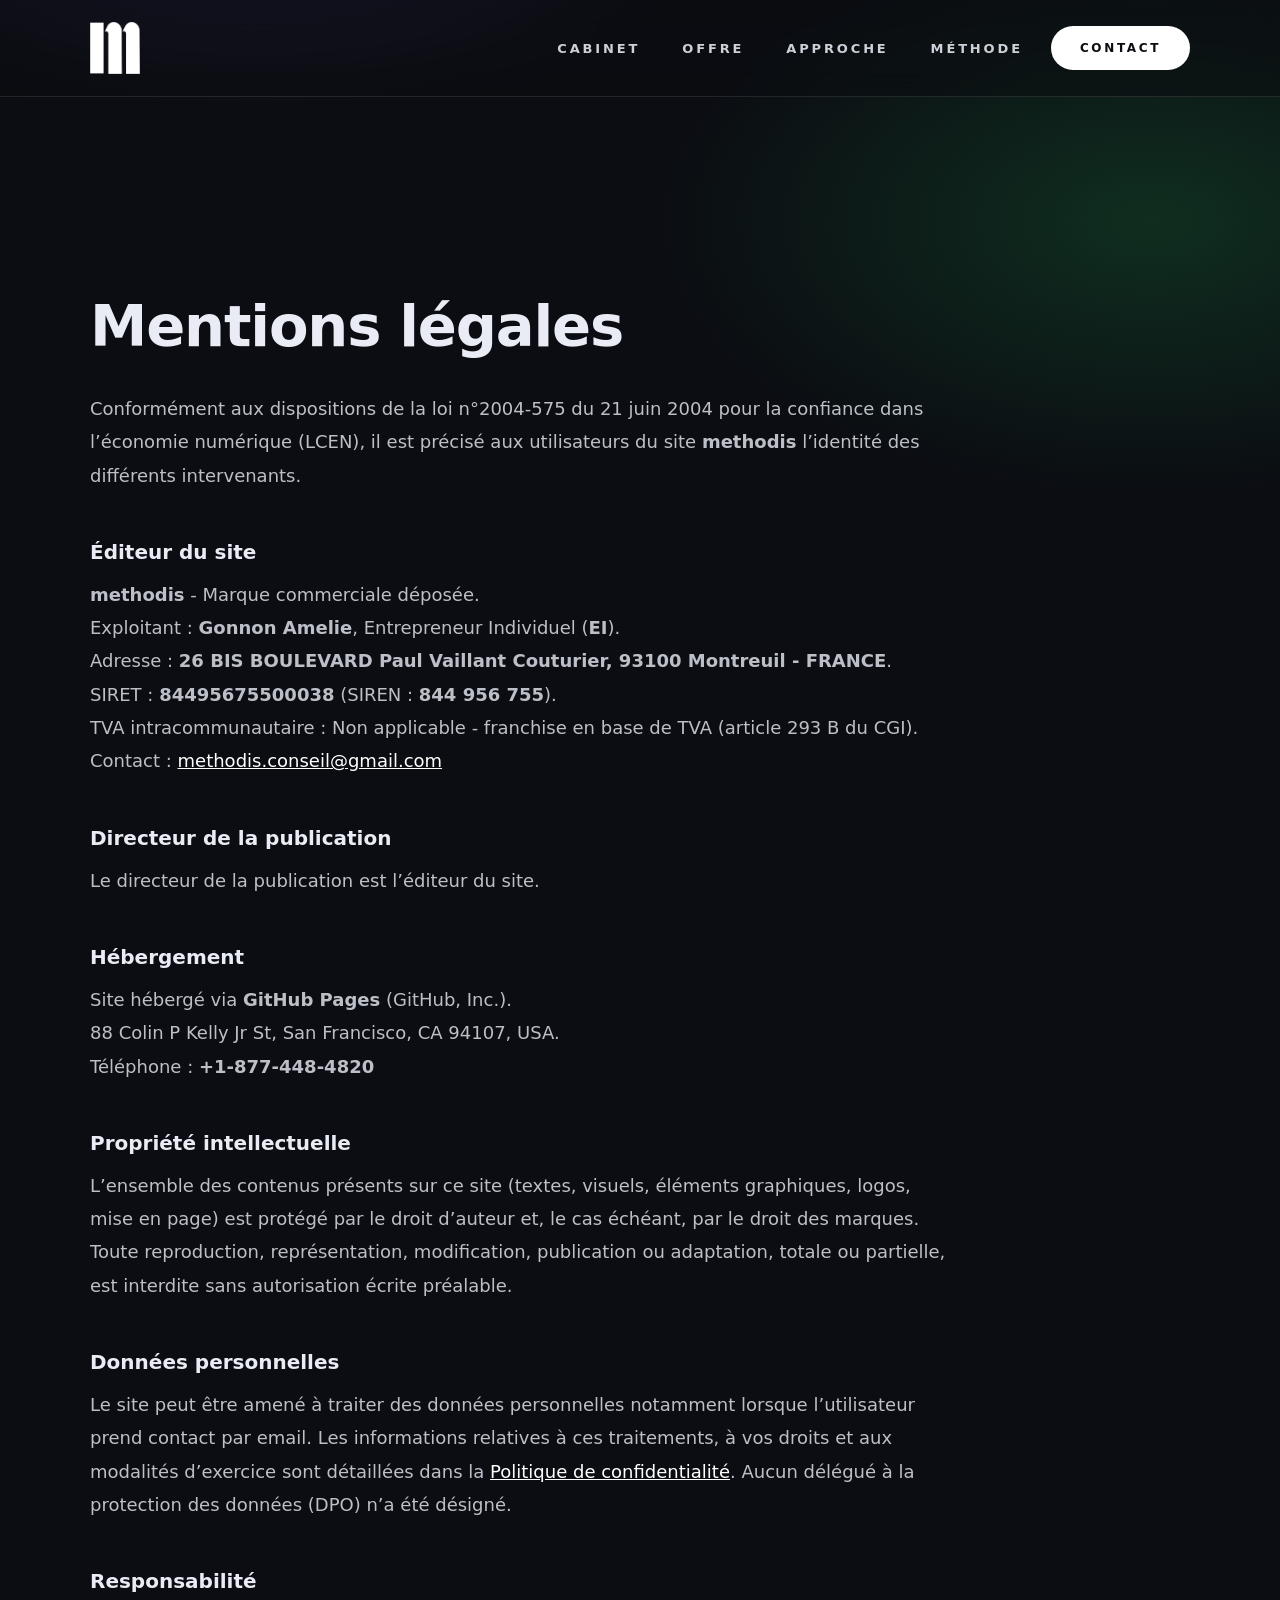
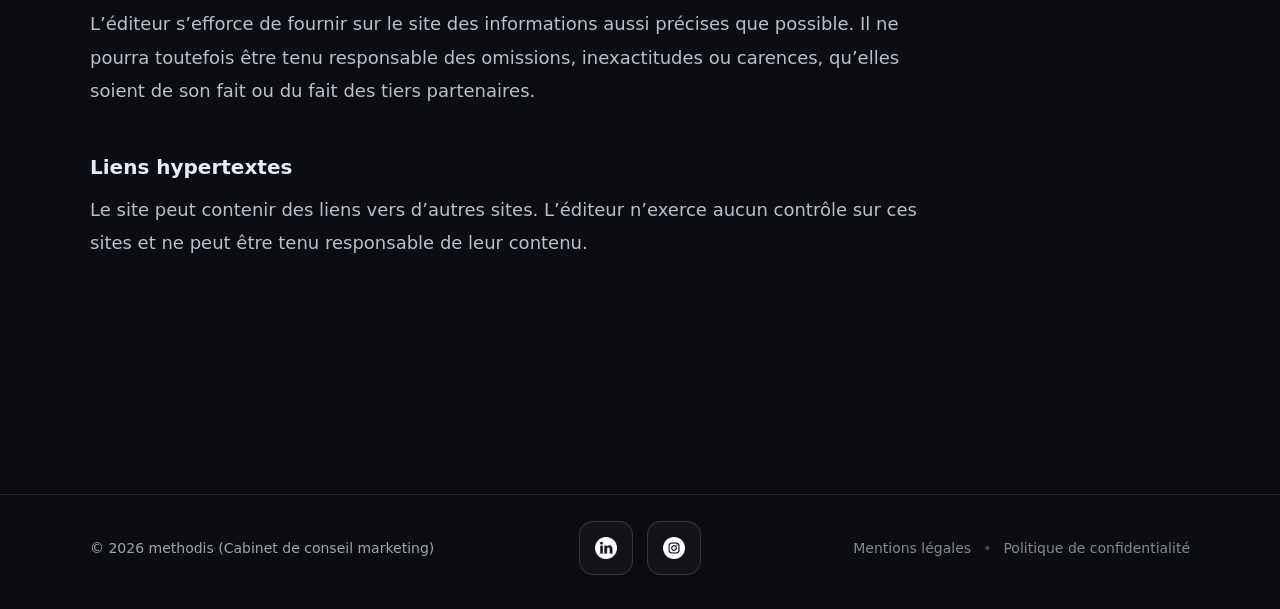
==== commit b3704f78: "Update mentionslegales.html" ====
--- a/mentionslegales.html
+++ b/mentionslegales.html
@@ -110,24 +110,36 @@
           </div>
 
           <div class="social" aria-label="Réseaux sociaux">
-            <a class="social__btn" href="#" aria-label="LinkedIn">
-              <svg viewBox="0 0 24 24" aria-hidden="true">
-                <path
-                  fill="currentColor"
-                  d="M4.98 3.5C4.98 4.88 3.87 6 2.5 6S0 4.88 0 3.5 1.12 1 2.5 1 4.98 2.12 4.98 3.5ZM.5 23.5h4V7.98h-4V23.5ZM8 7.98h3.83v2.12h.05c.53-1 1.83-2.05 3.77-2.05 4.03 0 4.77 2.65 4.77 6.09v9.36h-4v-8.3c0-1.98-.04-4.53-2.76-4.53-2.76 0-3.18 2.16-3.18 4.39v8.44H8V7.98Z"
-                />
-              </svg>
-            </a>
+  <a
+    class="social__btn"
+    href="https://www.linkedin.com/company/methodis-consulting/"
+    target="_blank"
+    rel="noopener noreferrer"
+    aria-label="LinkedIn"
+  >
+    <img
+      src="assets/picto_linkedin.png"
+      alt="LinkedIn methodis"
+      width="22"
+      height="22"
+    />
+  </a>
 
-            <a class="social__btn" href="#" aria-label="Instagram">
-              <svg viewBox="0 0 24 24" aria-hidden="true">
-                <path
-                  fill="currentColor"
-                  d="M7 2h10a5 5 0 0 1 5 5v10a5 5 0 0 1-5 5H7a5 5 0 0 1-5-5V7a5 5 0 0 1 5-5Zm10 2H7a3 3 0 0 0-3 3v10a3 3 0 0 0 3 3h10a3 3 0 0 0 3-3V7a3 3 0 0 0-3-3Zm-5 4.5A5.5 5.5 0 1 1 6.5 14 5.5 5.5 0 0 1 12 8.5Zm0 2A3.5 3.5 0 1 0 15.5 14 3.5 3.5 0 0 0 12 10.5ZM18 6.7a1.1 1.1 0 1 1-1.1 1.1A1.1 1.1 0 0 1 18 6.7Z"
-                />
-              </svg>
-            </a>
-          </div>
+  <a
+    class="social__btn"
+    href="https://www.instagram.com/methodis.conseil/"
+    target="_blank"
+    rel="noopener noreferrer"
+    aria-label="Instagram"
+  >
+    <img
+      src="assets/picto_instagram.png"
+      alt="Instagram methodis"
+      width="22"
+      height="22"
+    />
+  </a>
+</div>
 
           <div class="footer__right">
             <a href="/methodis/mentionslegales.html" class="footer__link">Mentions légales</a>
